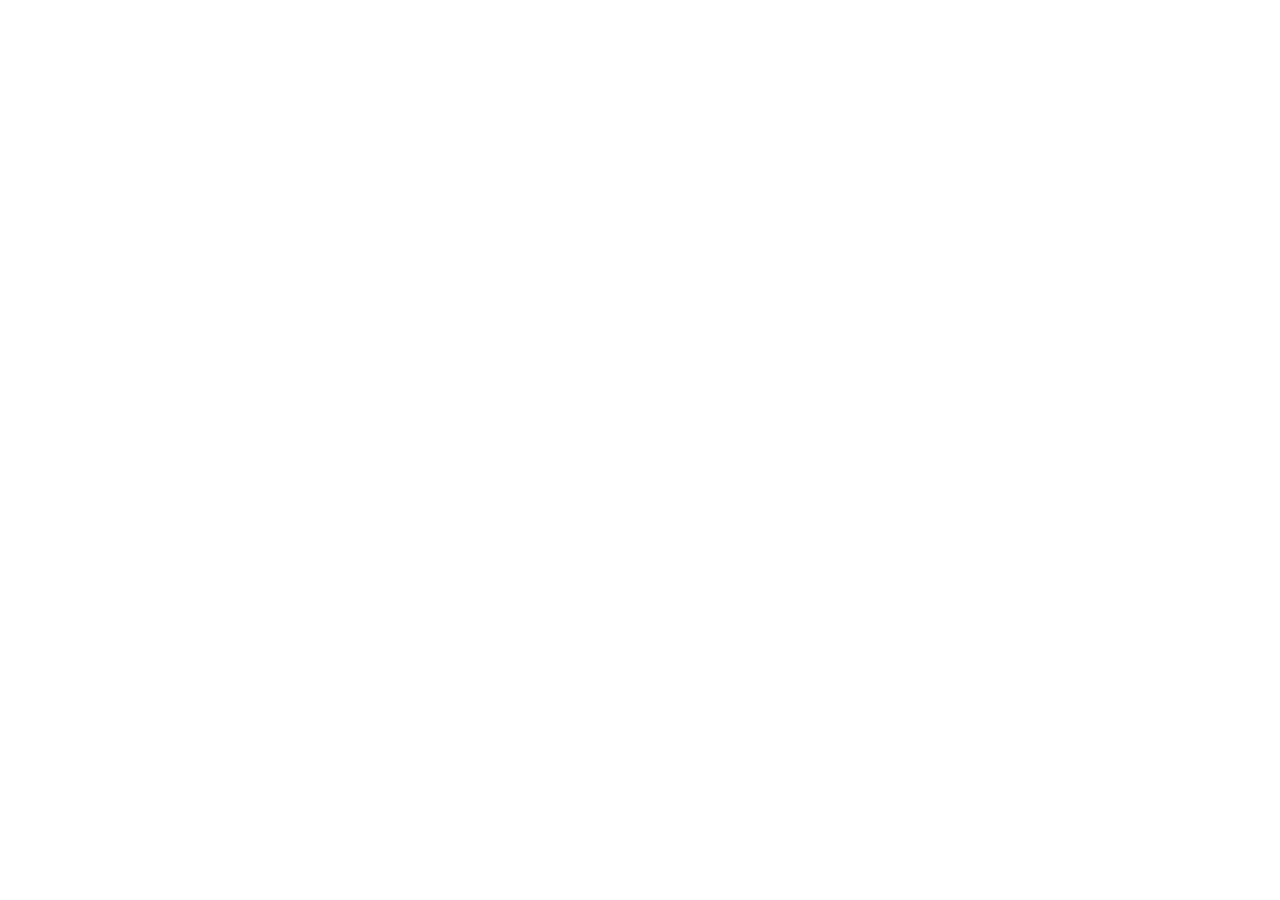
==== index.html @ 0746a58a "更新 index.html" ====
<!DOCTYPE html>
<html lang="zh-CN">

<head>
<meta charset="UTF-8">

<meta name="viewport"
content="width=device-width,
initial-scale=1.0,
maximum-scale=1.0,
user-scalable=no,
viewport-fit=cover">

<title>satou</title>

<link rel="manifest" href="./manifest.webmanifest">

<link rel="icon"
type="image/png"
href="https://i.imgs.ovh/2026/09/02/5fd685cc628af5558ac9b6ee3668867c.png">

<link rel="apple-touch-icon"
href="https://i.imgs.ovh/2026/09/02/5fd685cc628af5558ac9b6ee3668867c.png">

<meta name="apple-mobile-web-app-title" content="satou">

<meta name="apple-mobile-web-app-capable" content="yes">

<meta name="apple-mobile-web-app-status-bar-style"
content="black-translucent">

<meta name="mobile-web-app-capable" content="yes">

<meta name="theme-color" content="#eeeeee">


<link rel="stylesheet" href="./css/global.css">
<link rel="stylesheet" href="./css/phone-frame.css">
<link rel="stylesheet" href="./css/status-bar.css">
<link rel="stylesheet" href="./css/lock-screen.css">

</head>


<body>

<!-- ==================================================
     SATOU PHONE
================================================== -->

<div class="phone">

    <!-- 左侧实体键 -->

    <div class="side-switch"></div>

    <div class="volume-up"></div>

    <div class="volume-down"></div>


    <!-- 右侧电源键 -->

    <div class="power-button"></div>


    <!-- 手机黑色边框 -->

    <div class="phone-frame">

        <!-- 手机屏幕 -->

        <div class="screen">

            <!--
                SATOU 所有手机界面
                都写在这里
            -->

            <div class="screen-content" id="screen-content">

                <!-- 当前页面由 JS 加载 -->

            </div>


            <!-- 灵动岛 -->

            <div class="dynamic-island"></div>

        </div>

    </div>

</div>


<script src="./js/wallpaper.js"></script>
<script src="./js/status-bar.js"></script>
<script src="./js/battery.js"></script>
<script src="./js/lunar.js"></script>
<script src="./js/lock-screen.js"></script>
<script src="./js/app.js"></script>


</body>
</html>
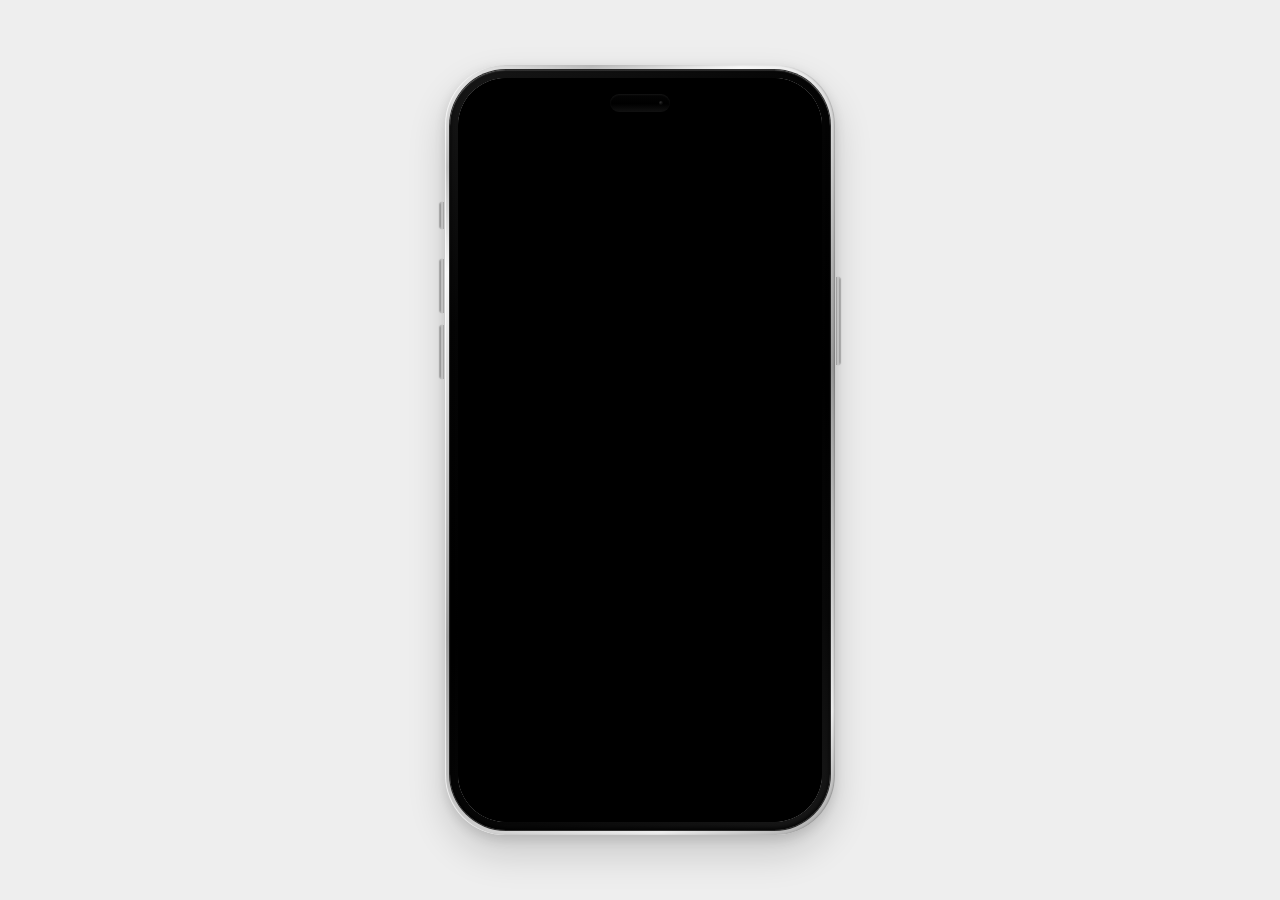
==== commit 72b76cb8: "更新 index.html" ====
--- a/index.html
+++ b/index.html
@@ -13,6 +13,10 @@
 
 <title>satou</title>
 
+<!-- =========================
+     PWA
+========================= -->
+
 <link rel="manifest" href="./manifest.webmanifest">
 
 <link rel="icon"
@@ -34,11 +38,369 @@
 <meta name="theme-color" content="#eeeeee">
 
 
-<link rel="stylesheet" href="./css/global.css">
-<link rel="stylesheet" href="./css/phone-frame.css">
-<link rel="stylesheet" href="./css/status-bar.css">
-<link rel="stylesheet" href="./css/lock-screen.css">
-
+<style>
+
+/* =========================
+   基础
+========================= */
+
+*{
+    box-sizing:border-box;
+    margin:0;
+    padding:0;
+}
+
+html,
+body{
+    width:100%;
+    height:100%;
+    overflow:hidden;
+}
+
+body{
+    background:#eeeeee;
+
+    display:flex;
+    align-items:center;
+    justify-content:center;
+
+    user-select:none;
+    -webkit-user-select:none;
+
+    touch-action:none;
+}
+
+
+/* =========================
+   手机最外层
+========================= */
+
+.phone{
+    position:relative;
+
+    width:min(390px,88vw);
+    height:min(770px,91vh);
+
+    border-radius:60px;
+    padding:5px;
+
+    background:
+    linear-gradient(
+        145deg,
+        #eeeeee 0%,
+        #bdbdbd 10%,
+        #f7f7f7 20%,
+        #9b9b9b 55%,
+        #ededed 88%,
+        #a5a5a5 100%
+    );
+
+    box-shadow:
+    0 18px 38px rgba(0,0,0,.16),
+    0 4px 12px rgba(0,0,0,.12),
+    inset 1px 0 1px rgba(255,255,255,.85),
+    inset -1px 0 2px rgba(0,0,0,.25);
+}
+
+
+/* =========================
+   黑色手机边框
+========================= */
+
+.phone-frame{
+    position:relative;
+
+    width:100%;
+    height:100%;
+
+    padding:8px;
+
+    border-radius:56px;
+
+    background:
+    linear-gradient(
+        145deg,
+        #171717 0%,
+        #050505 25%,
+        #000 55%,
+        #080808 78%,
+        #191919 100%
+    );
+
+    box-shadow:
+    inset 0 1px 1px rgba(255,255,255,.15),
+    inset 0 -2px 4px rgba(0,0,0,.9),
+    0 0 0 1px rgba(0,0,0,.8);
+}
+
+
+/* =========================
+   屏幕
+========================= */
+
+.screen{
+    position:relative;
+
+    width:100%;
+    height:100%;
+
+    overflow:hidden;
+
+    border-radius:48px;
+
+    background:#fff;
+
+    box-shadow:
+    inset 0 0 0 1px rgba(255,255,255,.3);
+}
+
+
+/* =========================
+   Satou 手机内容区域
+========================= */
+
+.screen-content{
+    position:absolute;
+    inset:0;
+
+    width:100%;
+    height:100%;
+
+    overflow:hidden;
+
+    /*
+       以后这里放：
+
+       ① 锁屏
+       ② 手机桌面
+       ③ App
+       ④ App 内页面
+       ⑤ 状态栏
+       ⑥ 壁纸
+    */
+
+    background:#000;
+}
+
+
+/* =========================
+   锁屏页面
+========================= */
+
+#lockscreen-page{
+
+    position:absolute;
+
+    inset:0;
+
+    width:100%;
+    height:100%;
+
+    border:0;
+
+    display:block;
+
+    overflow:hidden;
+
+    background:#000;
+
+}
+
+
+/* =========================
+   Dynamic Island
+========================= */
+
+.dynamic-island{
+    position:absolute;
+
+    z-index:100;
+
+    top:16px;
+    left:50%;
+
+    transform:translateX(-50%);
+
+    width:60px;
+    height:18px;
+
+    border-radius:30px;
+
+    background:
+    linear-gradient(
+        180deg,
+        #050505 0%,
+        #000 55%,
+        #111 100%
+    );
+
+    box-shadow:
+    inset 0 1px 2px rgba(255,255,255,.07),
+    0 1px 2px rgba(0,0,0,.3);
+}
+
+
+/* 灵动岛镜头 */
+
+.dynamic-island::after{
+    content:"";
+
+    position:absolute;
+
+    width:4px;
+    height:4px;
+
+    right:7px;
+    top:7px;
+
+    border-radius:50%;
+
+    background:
+    radial-gradient(
+        circle at 35% 30%,
+        #303030 0%,
+        #111 45%,
+        #000 100%
+    );
+}
+
+
+/* =========================
+   左侧静音键
+========================= */
+
+.side-switch,
+.volume-up,
+.volume-down{
+    position:absolute;
+
+    z-index:200;
+
+    left:-5px;
+
+    width:4px;
+
+    border-radius:3px 0 0 3px;
+
+    background:
+    linear-gradient(
+        90deg,
+        #888,
+        #d0d0d0,
+        #999
+    );
+
+    box-shadow:
+    -1px 0 1px rgba(0,0,0,.25);
+}
+
+.side-switch{
+    top:137px;
+    height:27px;
+}
+
+.volume-up{
+    top:194px;
+    height:54px;
+}
+
+.volume-down{
+    top:260px;
+    height:54px;
+}
+
+
+/* =========================
+   右侧电源键
+========================= */
+
+.power-button{
+    position:absolute;
+
+    z-index:200;
+
+    right:-5px;
+    top:212px;
+
+    width:4px;
+    height:88px;
+
+    border-radius:0 3px 3px 0;
+
+    background:
+    linear-gradient(
+        90deg,
+        #929292,
+        #d0d0d0,
+        #929292
+    );
+
+    box-shadow:
+    1px 0 1px rgba(0,0,0,.25);
+}
+
+
+/* =========================
+   手机端适配
+========================= */
+
+@media(max-width:500px){
+
+    .phone{
+        width:92vw;
+        height:90vh;
+
+        border-radius:51px;
+        padding:4px;
+    }
+
+    .phone-frame{
+        border-radius:47px;
+        padding:7px;
+    }
+
+    .screen{
+        border-radius:40px;
+    }
+
+    .dynamic-island{
+        top:14px;
+    }
+
+    .side-switch{
+        top:120px;
+    }
+
+    .volume-up{
+        top:170px;
+        height:49px;
+    }
+
+    .volume-down{
+        top:230px;
+        height:49px;
+    }
+
+    .power-button{
+        top:190px;
+        height:82px;
+    }
+}
+
+
+/* =========================
+   PWA 安全区域
+========================= */
+
+@supports(padding:env(safe-area-inset-top)){
+
+    .screen-content{
+        padding-top:env(safe-area-inset-top);
+        padding-bottom:env(safe-area-inset-bottom);
+    }
+}
+
+</style>
 </head>
 
 
@@ -77,9 +439,17 @@
                 都写在这里
             -->
 
-            <div class="screen-content" id="screen-content">
-
-                <!-- 当前页面由 JS 加载 -->
+            <div class="screen-content">
+
+                <!-- =========================
+                     当前页面：锁屏
+                     ========================= -->
+
+                <iframe
+                    id="lockscreen-page"
+                    src="./lockscreen.html"
+                    title="Satou Lock Screen">
+                </iframe>
 
             </div>
 
@@ -95,13 +465,63 @@
 </div>
 
 
-<script src="./js/wallpaper.js"></script>
-<script src="./js/status-bar.js"></script>
-<script src="./js/battery.js"></script>
-<script src="./js/lunar.js"></script>
-<script src="./js/lock-screen.js"></script>
-<script src="./js/app.js"></script>
-
+<script>
+
+/* =========================
+   Service Worker
+========================= */
+
+if("serviceWorker" in navigator){
+
+    window.addEventListener("load",()=>{
+
+        navigator.serviceWorker
+        .register("./sw.js")
+        .then(()=>{
+            console.log("satou PWA 已启动");
+        })
+        .catch(error=>{
+            console.log("Service Worker 注册失败",error);
+        });
+
+    });
+
+}
+
+
+/* =========================
+   禁止手势缩放
+========================= */
+
+document.addEventListener(
+    "gesturestart",
+    event=>event.preventDefault()
+);
+
+
+/* =========================
+   禁止双击缩放
+========================= */
+
+let lastTouchEnd=0;
+
+document.addEventListener(
+    "touchend",
+    event=>{
+
+        const now=Date.now();
+
+        if(now-lastTouchEnd<=300){
+            event.preventDefault();
+        }
+
+        lastTouchEnd=now;
+
+    },
+    false
+);
+
+</script>
 
 </body>
 </html>
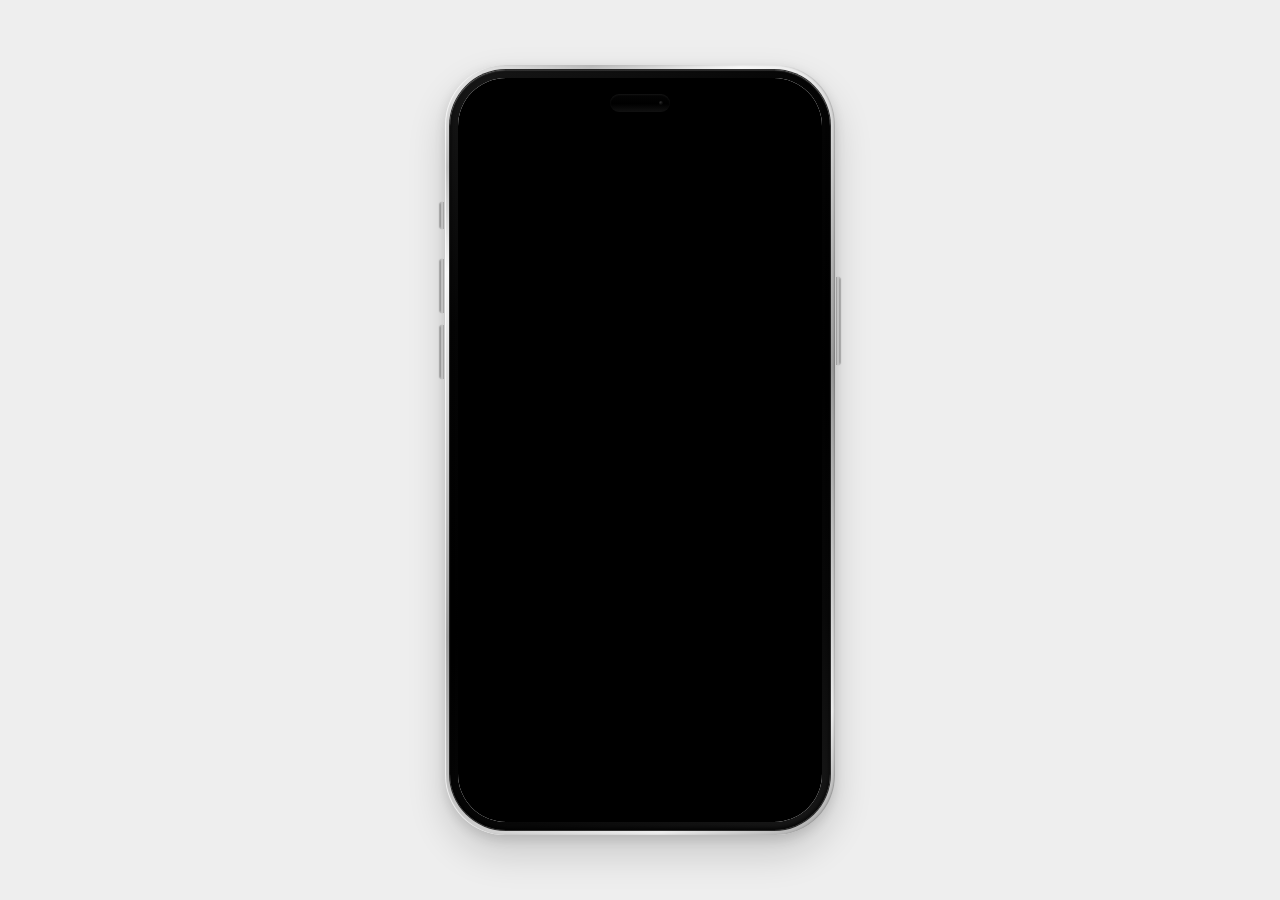
==== commit 3d7b8f58: "创建 index.html" ====
--- a/index.html
+++ b/index.html
@@ -12,10 +12,6 @@
 viewport-fit=cover">
 
 <title>satou</title>
-
-<!-- =========================
-     PWA
-========================= -->
 
 <link rel="manifest" href="./manifest.webmanifest">
 
@@ -167,19 +163,6 @@
     height:100%;
 
     overflow:hidden;
-
-    /*
-       以后这里放：
-
-       ① 锁屏
-       ② 手机桌面
-       ③ App
-       ④ App 内页面
-       ⑤ 状态栏
-       ⑥ 壁纸
-    */
-
-    background:#000;
 }
 
 
@@ -187,8 +170,7 @@
    锁屏页面
 ========================= */
 
-#lockscreen-page{
-
+.page-frame{
     position:absolute;
 
     inset:0;
@@ -197,13 +179,14 @@
     height:100%;
 
     border:0;
+    margin:0;
+    padding:0;
 
     display:block;
 
     overflow:hidden;
 
     background:#000;
-
 }
 
 
@@ -363,6 +346,10 @@
         border-radius:40px;
     }
 
+    .page-frame{
+        border-radius:40px;
+    }
+
     .dynamic-island{
         top:14px;
     }
@@ -441,14 +428,13 @@
 
             <div class="screen-content">
 
-                <!-- =========================
-                     当前页面：锁屏
-                     ========================= -->
+                <!-- 锁屏页面 -->
 
                 <iframe
-                    id="lockscreen-page"
                     src="./lockscreen.html"
-                    title="Satou Lock Screen">
+                    class="page-frame"
+                    title="Satou Lock Screen"
+                    scrolling="no">
                 </iframe>
 
             </div>
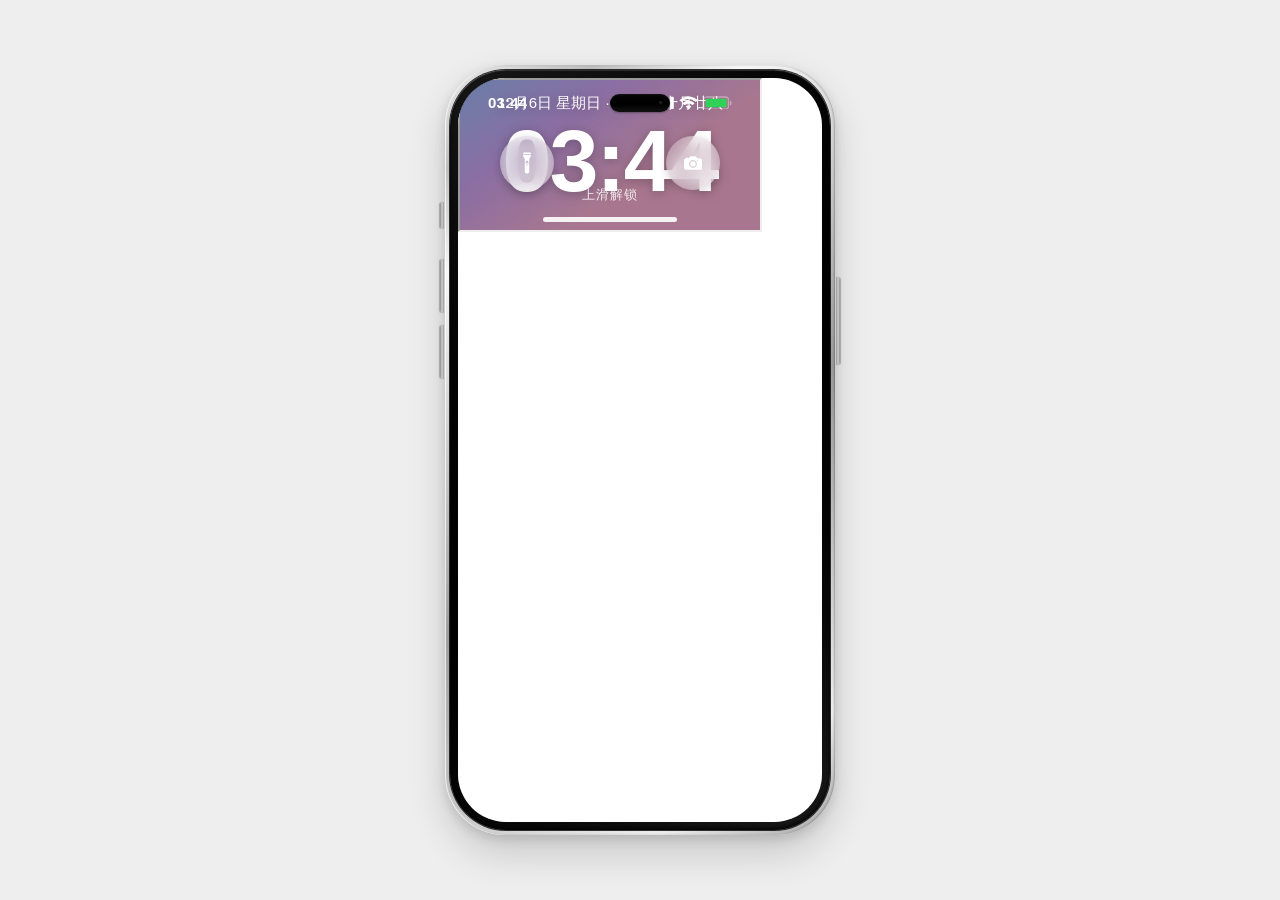
==== commit c2e8ed23: "更新 index.html" ====
--- a/index.html
+++ b/index.html
@@ -430,8 +430,7 @@
 
                 <!-- 锁屏页面 -->
 
-                <iframe
-                    src="./lockscreen.html"
+                <iframe src="./Phone/lockscreen.html">
                     class="page-frame"
                     title="Satou Lock Screen"
                     scrolling="no">
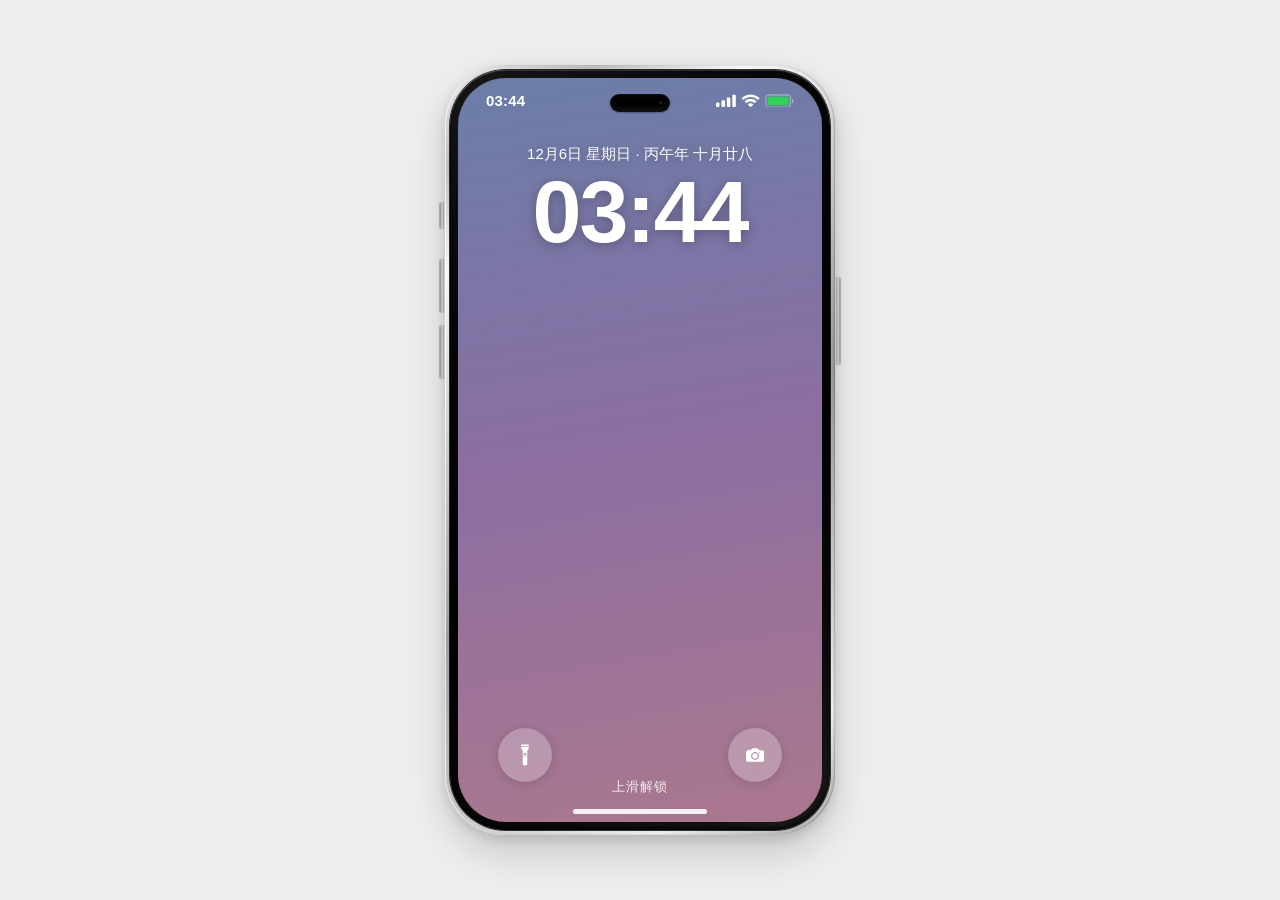
==== commit 9c575e5b: "更新 index.html" ====
--- a/index.html
+++ b/index.html
@@ -430,11 +430,11 @@
 
                 <!-- 锁屏页面 -->
 
-                <iframe src="./Phone/lockscreen.html">
-                    class="page-frame"
-                    title="Satou Lock Screen"
-                    scrolling="no">
-                </iframe>
+                <iframe src="./lockscreen.html"
+        class="page-frame"
+        title="Satou Lock Screen"
+        scrolling="no">
+</iframe>
 
             </div>
 
